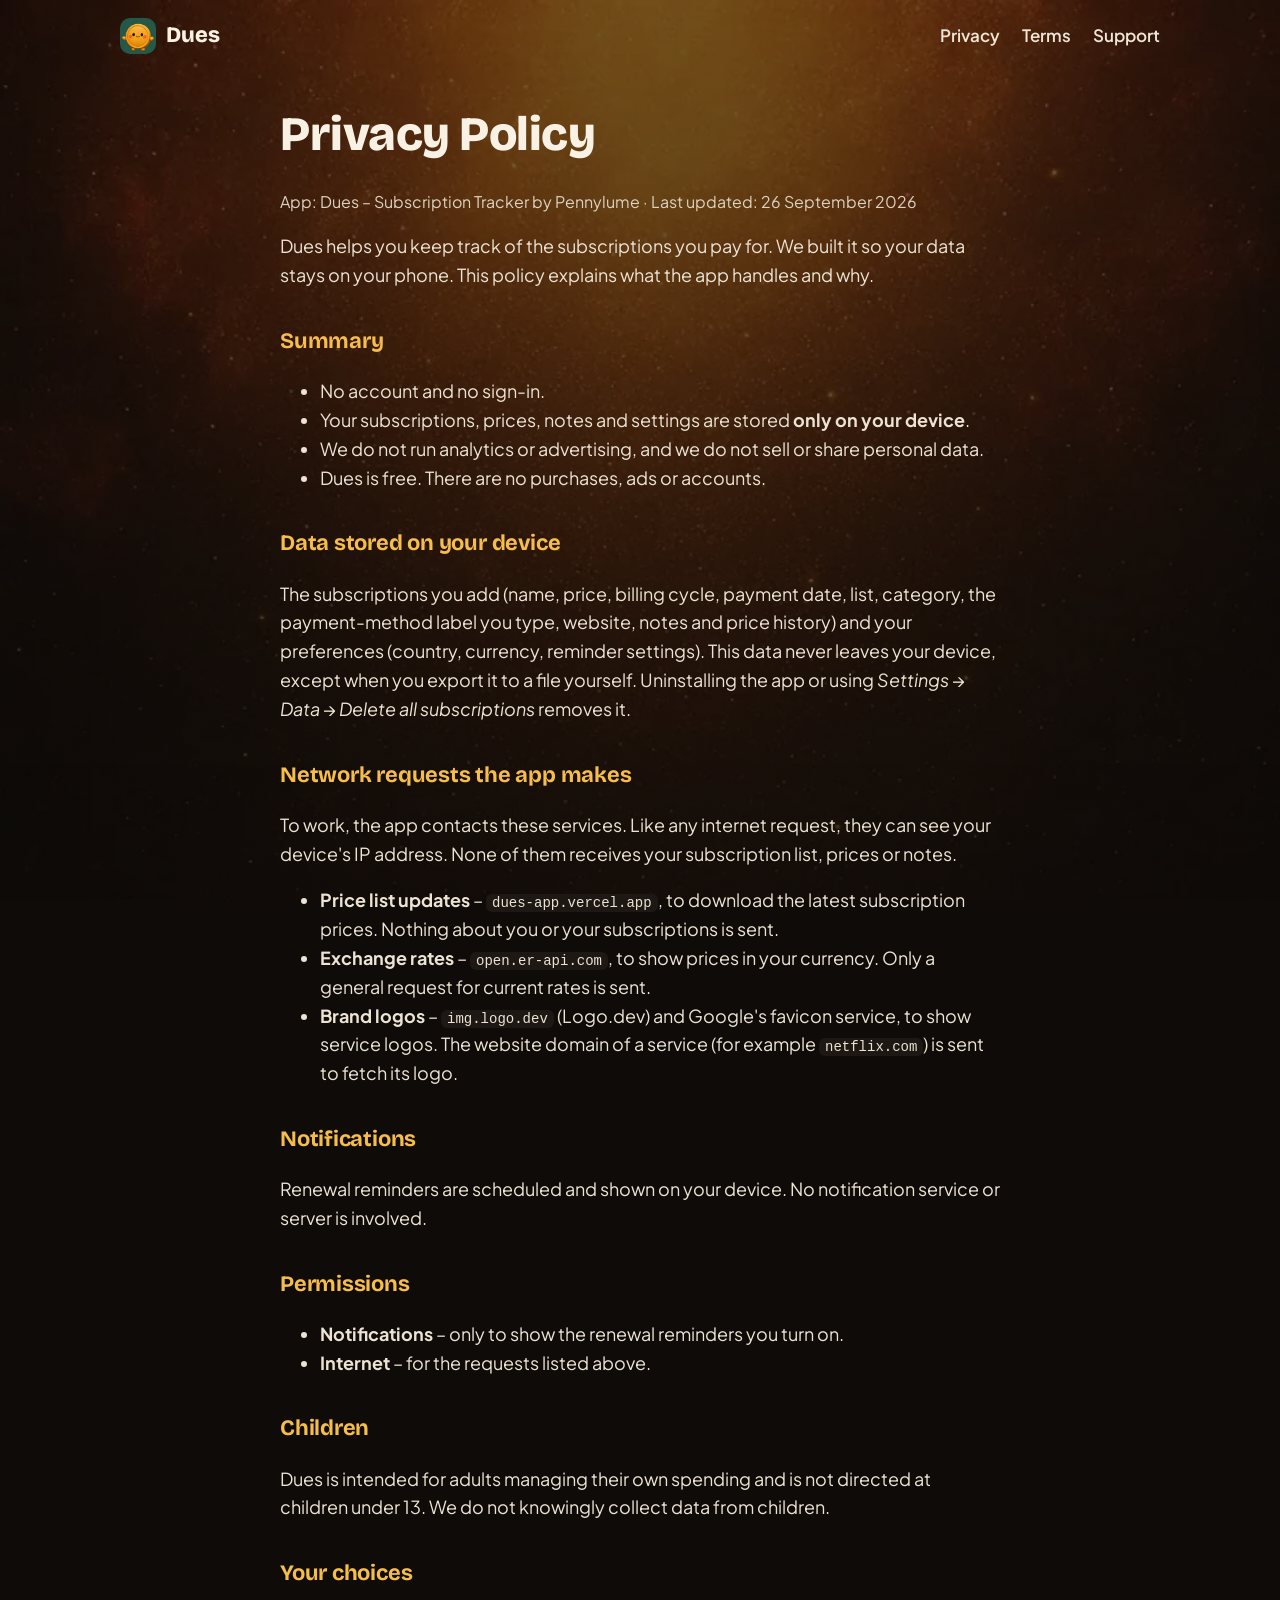
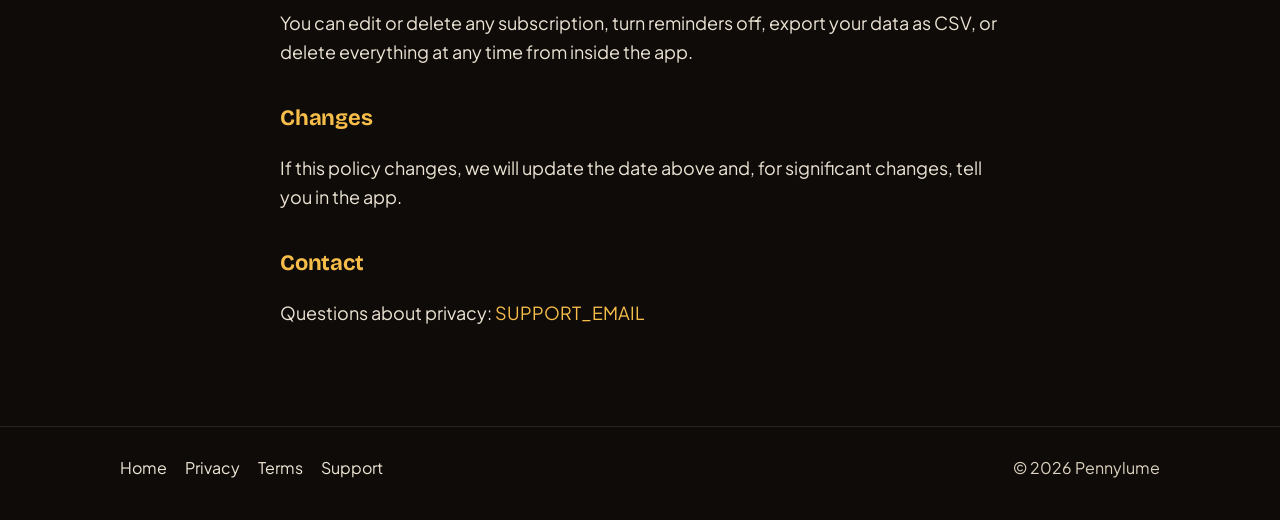
==== site/privacy.html @ 85b2953d "Dues 1.0: free, private subscription tracker Kotlin + Jetpack Compose Android app by Pennylume. Trac" ====
<!doctype html>
<html lang="en">
<head>
<meta charset="utf-8">
<meta name="viewport" content="width=device-width, initial-scale=1">
<title>Privacy Policy – Dues</title>
<meta name="theme-color" content="#0e0b08">
<link rel="icon" href="assets/favicon.png">
<link rel="preconnect" href="https://fonts.googleapis.com">
<link rel="preconnect" href="https://fonts.gstatic.com" crossorigin>
<link href="https://fonts.googleapis.com/css2?family=Bricolage+Grotesque:opsz,wght@12..96,600;12..96,800&family=Plus+Jakarta+Sans:wght@400;600;700&display=swap" rel="stylesheet">
<link rel="stylesheet" href="style.css">
</head>
<body>
<header class="wrap"><nav><a class="brand" href="/"><img src="assets/icon.png" alt="">Dues</a>
<div class="links"><a href="privacy">Privacy</a><a href="terms">Terms</a><a href="support">Support</a></div></nav></header>
<main class="doc">
<h1>Privacy Policy</h1>
<p class="muted">App: Dues – Subscription Tracker by Pennylume · Last updated: 26 September 2026</p>

<p>Dues helps you keep track of the subscriptions you pay for. We built it so your data stays on your phone. This policy explains what the app handles and why.</p>

<h2>Summary</h2>
<ul>
  <li>No account and no sign-in.</li>
  <li>Your subscriptions, prices, notes and settings are stored <strong>only on your device</strong>.</li>
  <li>We do not run analytics or advertising, and we do not sell or share personal data.</li>
  <li>Dues is free. There are no purchases, ads or accounts.</li>
</ul>

<h2>Data stored on your device</h2>
<p>The subscriptions you add (name, price, billing cycle, payment date, list, category, the payment-method label you type, website, notes and price history) and your preferences (country, currency, reminder settings). This data never leaves your device, except when you export it to a file yourself. Uninstalling the app or using <em>Settings → Data → Delete all subscriptions</em> removes it.</p>

<h2>Network requests the app makes</h2>
<p>To work, the app contacts these services. Like any internet request, they can see your device's IP address. None of them receives your subscription list, prices or notes.</p>
<ul>
  <li><strong>Price list updates</strong> – <code>dues-app.vercel.app</code>, to download the latest subscription prices. Nothing about you or your subscriptions is sent.</li>
  <li><strong>Exchange rates</strong> – <code>open.er-api.com</code>, to show prices in your currency. Only a general request for current rates is sent.</li>
  <li><strong>Brand logos</strong> – <code>img.logo.dev</code> (Logo.dev) and Google's favicon service, to show service logos. The website domain of a service (for example <code>netflix.com</code>) is sent to fetch its logo.</li>
</ul>

<h2>Notifications</h2>
<p>Renewal reminders are scheduled and shown on your device. No notification service or server is involved.</p>

<h2>Permissions</h2>
<ul>
  <li><strong>Notifications</strong> – only to show the renewal reminders you turn on.</li>
  <li><strong>Internet</strong> – for the requests listed above.</li>
</ul>

<h2>Children</h2>
<p>Dues is intended for adults managing their own spending and is not directed at children under 13. We do not knowingly collect data from children.</p>

<h2>Your choices</h2>
<p>You can edit or delete any subscription, turn reminders off, export your data as CSV, or delete everything at any time from inside the app.</p>

<h2>Changes</h2>
<p>If this policy changes, we will update the date above and, for significant changes, tell you in the app.</p>

<h2>Contact</h2>
<p>Questions about privacy: <a href="mailto:SUPPORT_EMAIL">SUPPORT_EMAIL</a></p>
</main>
<footer><div class="wrap"><div><a href="/">Home</a><a href="privacy">Privacy</a><a href="terms">Terms</a><a href="support">Support</a></div><div>© 2026 Pennylume</div></div></footer>
</body>
</html>
---- site/style.css ----
:root {
  --bg: #0e0b08;
  --glass: rgba(22, 16, 11, .78);
  --line: rgba(255, 255, 255, .10);
  --hi: #f8f1e4;
  --lo: #c2b5a2;
  --gold: #f6bd4a;
  --amber: #f08a3c;
  --ink: #1c1206;
  --radius: 24px;
  color-scheme: dark;
}
* { box-sizing: border-box; }
html { scroll-behavior: smooth; }
body {
  margin: 0; background: var(--bg); color: var(--hi);
  font: 17px/1.6 "Plus Jakarta Sans", system-ui, -apple-system, "Segoe UI", Roboto, sans-serif;
  -webkit-font-smoothing: antialiased;
}
body::before {
  content: ""; position: fixed; inset: 0; z-index: -1;
  background: url("assets/backdrop.webp") top center / cover no-repeat; opacity: .9;
}
a { color: var(--gold); text-decoration: none; }
a:hover { text-decoration: underline; }
h1, h2, h3 { font-family: "Bricolage Grotesque", system-ui, sans-serif; letter-spacing: -.01em; margin: 0; }
.wrap { max-width: 1080px; margin: 0 auto; padding: 0 20px; }

/* Nav */
nav { display: flex; align-items: center; justify-content: space-between; padding: 18px 0; }
.brand { display: flex; align-items: center; gap: 10px; color: var(--hi); font-family: "Bricolage Grotesque"; font-weight: 800; font-size: 22px; }
.brand img { width: 36px; height: 36px; border-radius: 10px; }
nav .links { display: flex; gap: 22px; font-size: 15px; }
nav .links a { color: var(--lo); }

/* Buttons */
.btn {
  display: inline-flex; align-items: center; gap: 10px; padding: 16px 26px; border-radius: 999px;
  background: linear-gradient(90deg, var(--gold), var(--amber)); color: var(--ink); font-weight: 700;
  box-shadow: 0 12px 40px -10px rgba(240, 138, 60, .7);
}
.btn:hover { text-decoration: none; filter: brightness(1.05); }
.btn.ghost { background: var(--glass); color: var(--hi); border: 1px solid var(--line); box-shadow: none; }

/* Hero */
.hero { display: grid; grid-template-columns: 1.1fr .9fr; gap: 40px; align-items: center; padding: 56px 0 72px; }
.hero h1 { font-size: clamp(42px, 7vw, 76px); line-height: 1.02; font-weight: 800; }
.hero h1 span { background: linear-gradient(180deg, var(--hi), var(--gold)); -webkit-background-clip: text; background-clip: text; color: transparent; }
.hero p { color: var(--lo); font-size: 19px; max-width: 520px; margin: 20px 0 30px; }
.hero .cta { display: flex; gap: 12px; flex-wrap: wrap; align-items: center; }
.hero .note { color: var(--lo); font-size: 14px; margin-top: 14px; }
.penny { width: 100%; max-width: 420px; justify-self: center; filter: drop-shadow(0 30px 60px rgba(246, 189, 74, .35)); animation: bob 3.6s ease-in-out infinite; }
@keyframes bob { 50% { transform: translateY(-12px); } }
@media (prefers-reduced-motion: reduce) { .penny { animation: none; } }

/* Sections */
section { padding: 56px 0; }
.eyebrow { color: var(--gold); font-weight: 700; font-size: 14px; letter-spacing: .08em; text-transform: uppercase; }
section h2 { font-size: clamp(30px, 4.5vw, 44px); margin: 8px 0 28px; line-height: 1.1; }
.grid { display: grid; grid-template-columns: repeat(3, 1fr); gap: 16px; }
.card { background: var(--glass); border: 1px solid var(--line); border-radius: var(--radius); padding: 24px; }
.card .ic { width: 44px; height: 44px; border-radius: 14px; display: grid; place-items: center; background: rgba(246, 189, 74, .14); font-size: 22px; margin-bottom: 14px; }
.card h3 { font-size: 20px; margin-bottom: 6px; }
.card p { color: var(--lo); margin: 0; font-size: 15.5px; }

.pricing { display: grid; grid-template-columns: 1fr 1fr; gap: 16px; max-width: 760px; }
.plan h3 { font-size: 22px; }
.plan .price { font-family: "Bricolage Grotesque"; font-weight: 800; font-size: 40px; margin: 8px 0 4px; }
.plan .price s { color: var(--lo); font-size: 20px; font-weight: 600; margin-left: 8px; }
.plan ul { padding-left: 18px; color: var(--lo); margin: 14px 0 0; }
.plan.plus { border-color: rgba(246, 189, 74, .6); background: linear-gradient(160deg, rgba(246, 189, 74, .14), rgba(240, 138, 60, .03)); }
.badge { display: inline-block; background: linear-gradient(90deg, var(--gold), var(--amber)); color: var(--ink); font-size: 12px; font-weight: 800; padding: 3px 10px; border-radius: 999px; margin-left: 8px; vertical-align: middle; }

.cta-band { text-align: center; padding: 64px 20px; }
.cta-band img { width: 140px; }

footer { border-top: 1px solid var(--line); padding: 28px 0 40px; color: var(--lo); font-size: 14px; }
footer .wrap { display: flex; justify-content: space-between; gap: 16px; flex-wrap: wrap; }
footer a { color: var(--lo); margin-right: 18px; }

/* Documents (privacy, terms, support) */
.doc { max-width: 760px; margin: 0 auto; padding: 24px 20px 80px; }
.doc h1 { font-size: clamp(34px, 6vw, 48px); font-weight: 800; }
.doc h2 { font-size: 22px; color: var(--gold); margin: 34px 0 8px; }
.doc p, .doc li { color: #d9cfbf; }
.doc .muted { color: var(--lo); font-size: 14px; }
.doc code { background: #1d1813; padding: 1px 6px; border-radius: 6px; font-size: 14px; }
.doc details { background: var(--glass); border: 1px solid var(--line); border-radius: 18px; padding: 16px 20px; margin: 10px 0; }
.doc summary { cursor: pointer; font-weight: 600; color: var(--hi); }

@media (max-width: 800px) {
  .hero { grid-template-columns: 1fr; text-align: center; padding-top: 24px; }
  .hero p { margin-left: auto; margin-right: auto; }
  .hero .cta { justify-content: center; }
  .penny { max-width: 260px; order: -1; }
  .grid, .pricing { grid-template-columns: 1fr; }
  nav .links { gap: 14px; }
}

/* Small phones */
html, body { overflow-x: hidden; }
@media (max-width: 480px) {
  nav .links a:not(:last-child) { display: none; }
  .hero h1 { font-size: 40px; }
  .btn { padding: 14px 20px; }
}

/* Readable cards over the glow */
.card, .doc details, .btn.ghost { backdrop-filter: blur(14px); -webkit-backdrop-filter: blur(14px); }
.card p, .plan ul { color: #cfc3b1; }
.plan.plus { background: linear-gradient(160deg, rgba(58, 40, 14, .88), rgba(22, 16, 11, .88)); }

/* Legibility pass: larger, brighter secondary text; calmer glow */
:root { --lo: #ddd2c0; }
body { font-size: 18px; }
body::before { opacity: .7; }
body::after { content: ""; position: fixed; inset: 0; z-index: -1; background: linear-gradient(180deg, rgba(14,11,8,.25), rgba(14,11,8,.55)); pointer-events: none; }
nav .links { font-size: 17px; }
nav .links a { color: #efe6d6; font-weight: 600; }
.hero p { font-size: 20px; color: #e8dfcf; }
.hero .note { font-size: 16px; color: #ddd2c0; }
.eyebrow { font-size: 15px; }
.card h3 { font-size: 21px; }
.card p, .plan ul { font-size: 17px; color: #e3d9c8; line-height: 1.6; }
.note { font-size: 16px !important; color: #ddd2c0 !important; }
.cta-band p { font-size: 18px; color: #e3d9c8 !important; }
footer { font-size: 16px; color: #ddd2c0; }
footer a { color: #efe6d6; }
.doc p, .doc li { font-size: 18px; color: #ece3d4; }
.doc .muted { font-size: 16px; color: #ddd2c0; }
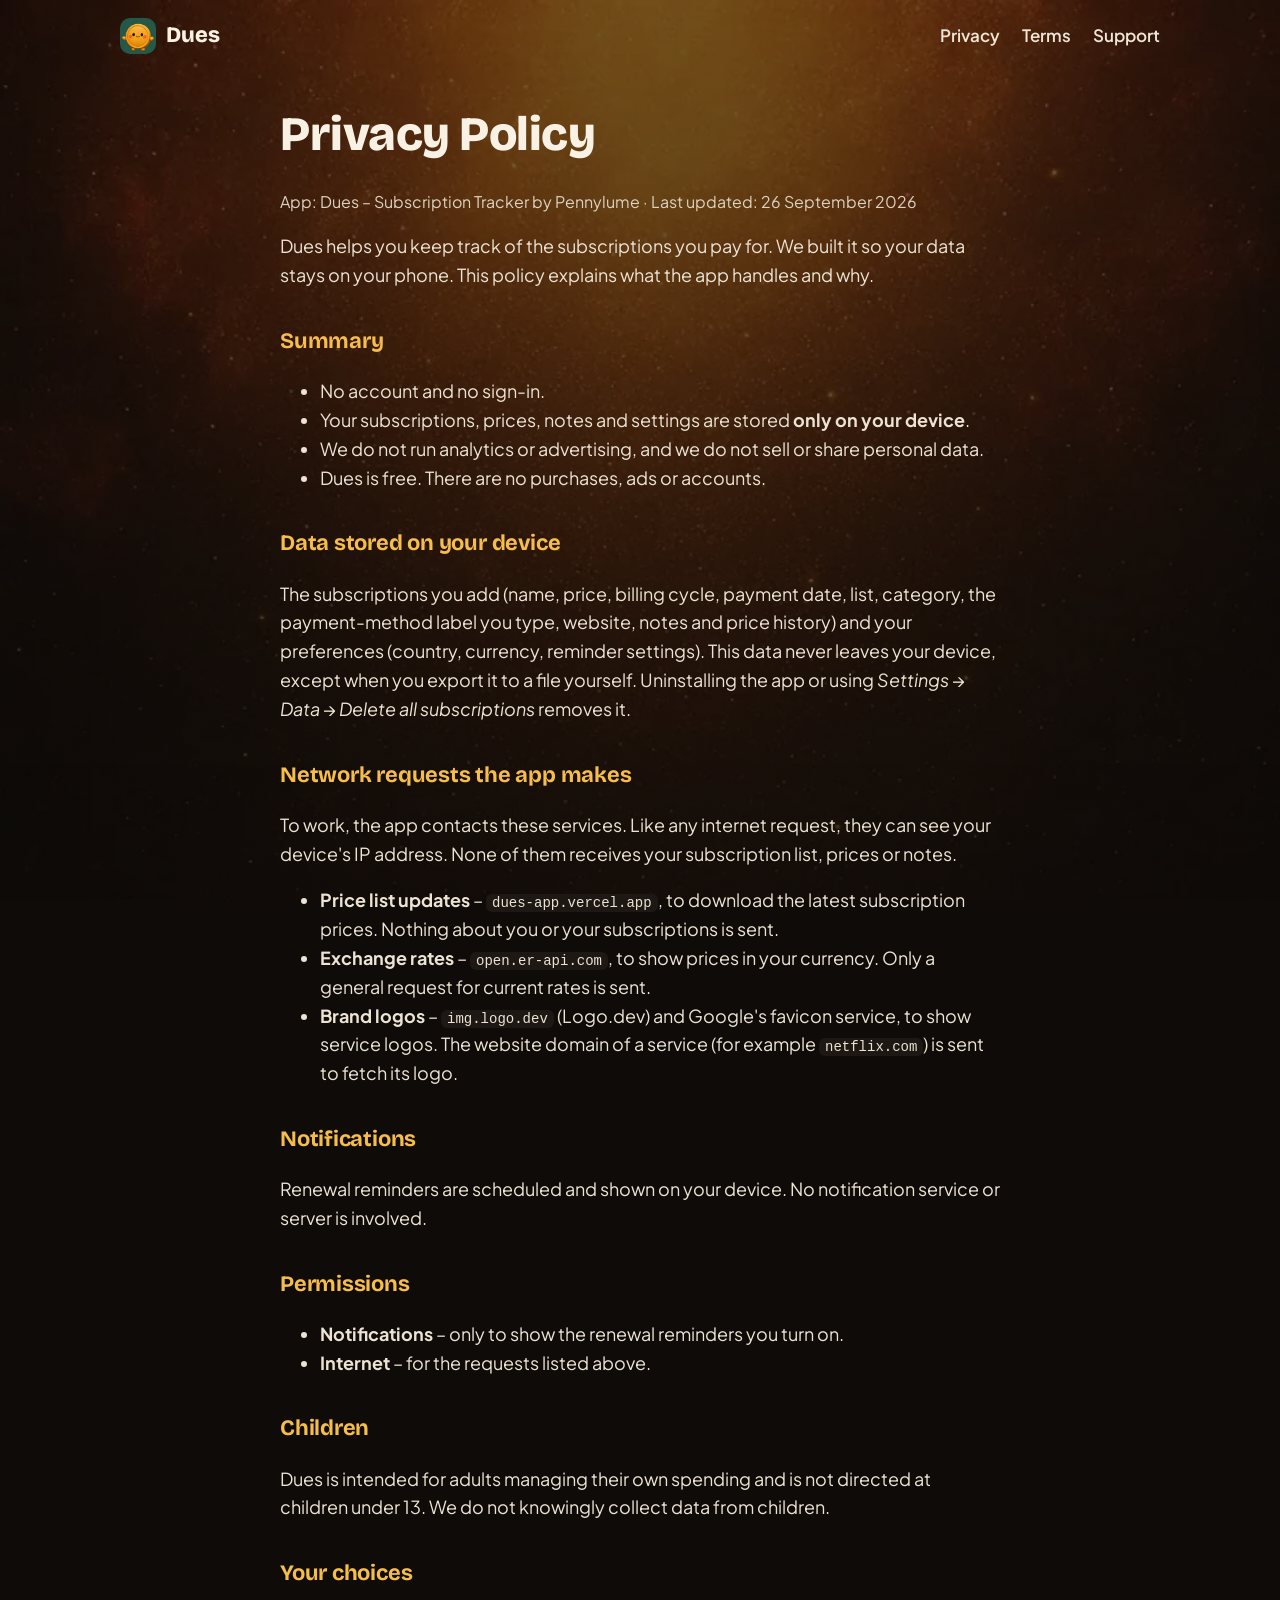
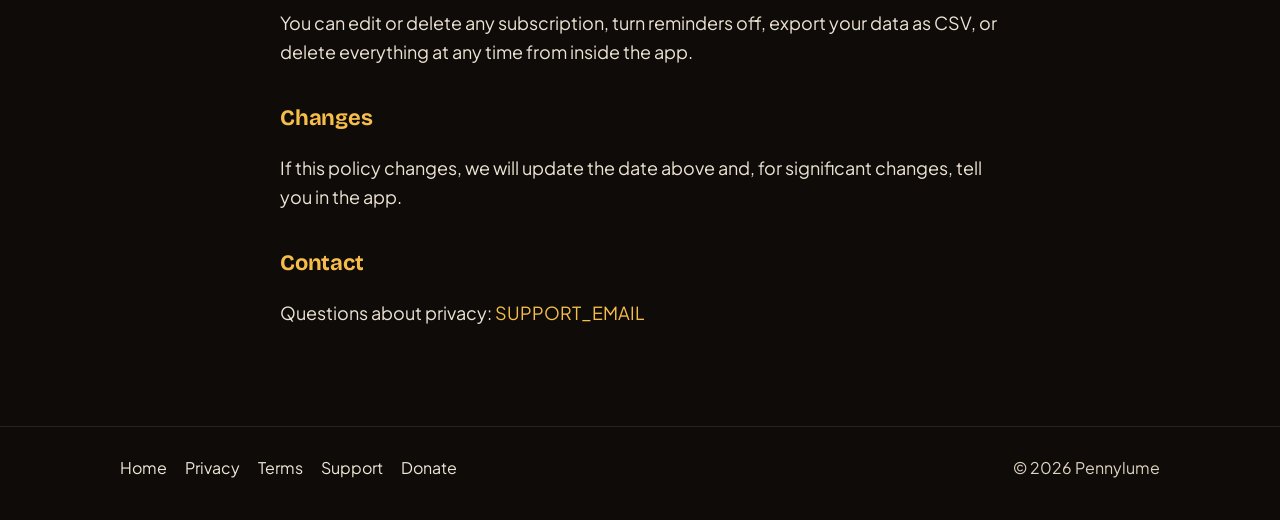
==== commit fa4bff51: "Dues 1.1: Support Dues, GitHub links, community files - Settings: Support Dues (donate page), Star o" ====
--- a/site/privacy.html
+++ b/site/privacy.html
@@ -60,6 +60,6 @@
 <h2>Contact</h2>
 <p>Questions about privacy: <a href="mailto:SUPPORT_EMAIL">SUPPORT_EMAIL</a></p>
 </main>
-<footer><div class="wrap"><div><a href="/">Home</a><a href="privacy">Privacy</a><a href="terms">Terms</a><a href="support">Support</a></div><div>© 2026 Pennylume</div></div></footer>
+<footer><div class="wrap"><div><a href="/">Home</a><a href="privacy">Privacy</a><a href="terms">Terms</a><a href="support">Support</a><a href="donate">Donate</a></div><div>© 2026 Pennylume</div></div></footer>
 </body>
 </html>
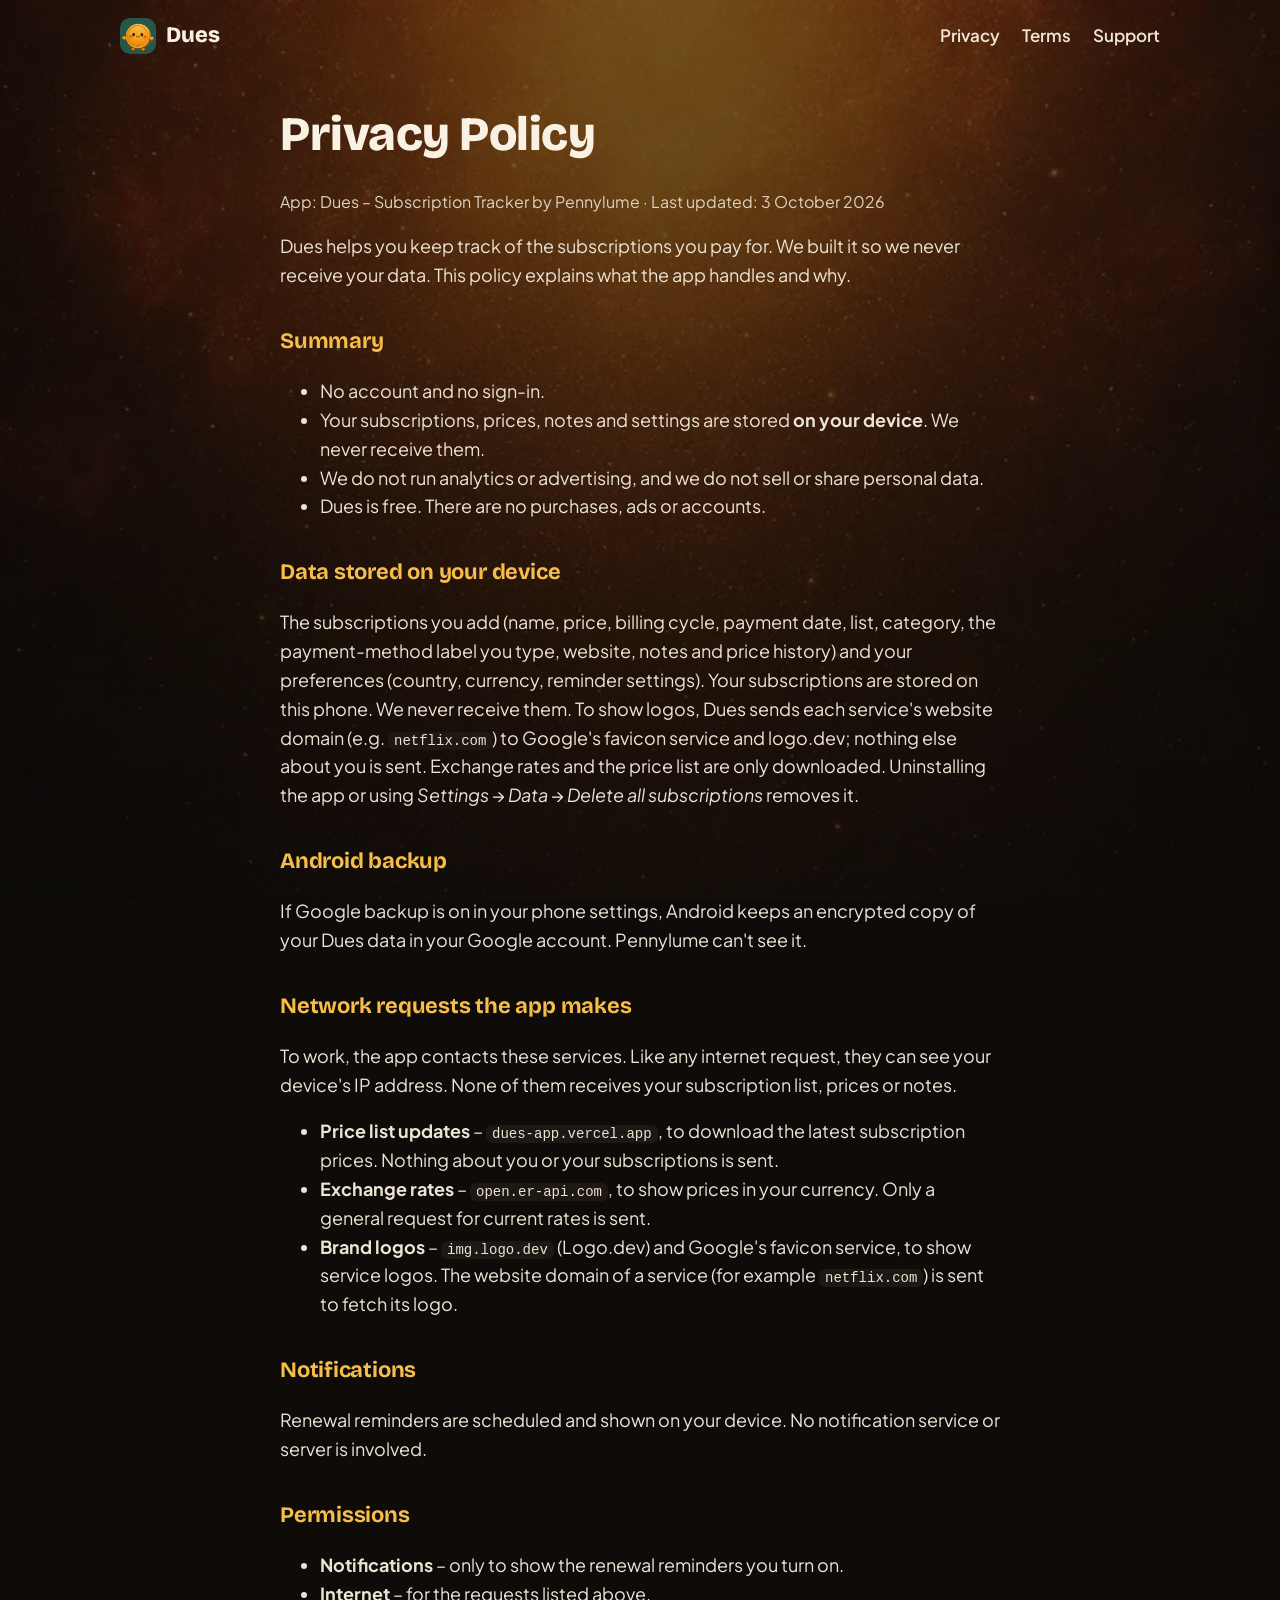
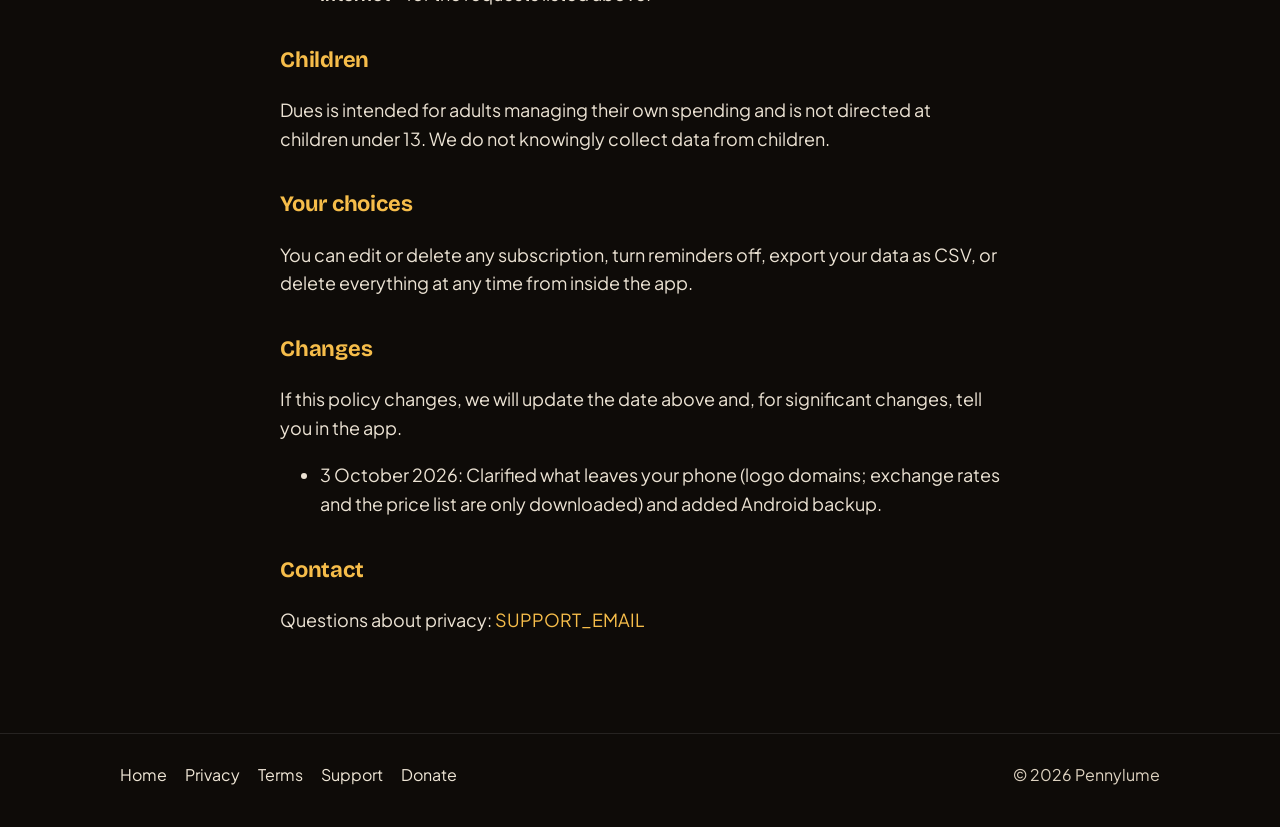
==== commit 6a189d82: "Privacy: say what leaves the phone (logo domains), add Android backup; updated 3 October 2026" ====
--- a/site/privacy.html
+++ b/site/privacy.html
@@ -16,20 +16,23 @@
 <div class="links"><a href="privacy">Privacy</a><a href="terms">Terms</a><a href="support">Support</a></div></nav></header>
 <main class="doc">
 <h1>Privacy Policy</h1>
-<p class="muted">App: Dues – Subscription Tracker by Pennylume · Last updated: 26 September 2026</p>
+<p class="muted">App: Dues – Subscription Tracker by Pennylume · Last updated: 3 October 2026</p>
 
-<p>Dues helps you keep track of the subscriptions you pay for. We built it so your data stays on your phone. This policy explains what the app handles and why.</p>
+<p>Dues helps you keep track of the subscriptions you pay for. We built it so we never receive your data. This policy explains what the app handles and why.</p>
 
 <h2>Summary</h2>
 <ul>
   <li>No account and no sign-in.</li>
-  <li>Your subscriptions, prices, notes and settings are stored <strong>only on your device</strong>.</li>
+  <li>Your subscriptions, prices, notes and settings are stored <strong>on your device</strong>. We never receive them.</li>
   <li>We do not run analytics or advertising, and we do not sell or share personal data.</li>
   <li>Dues is free. There are no purchases, ads or accounts.</li>
 </ul>
 
 <h2>Data stored on your device</h2>
-<p>The subscriptions you add (name, price, billing cycle, payment date, list, category, the payment-method label you type, website, notes and price history) and your preferences (country, currency, reminder settings). This data never leaves your device, except when you export it to a file yourself. Uninstalling the app or using <em>Settings → Data → Delete all subscriptions</em> removes it.</p>
+<p>The subscriptions you add (name, price, billing cycle, payment date, list, category, the payment-method label you type, website, notes and price history) and your preferences (country, currency, reminder settings). Your subscriptions are stored on this phone. We never receive them. To show logos, Dues sends each service's website domain (e.g. <code>netflix.com</code>) to Google's favicon service and logo.dev; nothing else about you is sent. Exchange rates and the price list are only downloaded. Uninstalling the app or using <em>Settings → Data → Delete all subscriptions</em> removes it.</p>
+
+<h2>Android backup</h2>
+<p>If Google backup is on in your phone settings, Android keeps an encrypted copy of your Dues data in your Google account. Pennylume can't see it.</p>
 
 <h2>Network requests the app makes</h2>
 <p>To work, the app contacts these services. Like any internet request, they can see your device's IP address. None of them receives your subscription list, prices or notes.</p>
@@ -56,6 +59,9 @@
 
 <h2>Changes</h2>
 <p>If this policy changes, we will update the date above and, for significant changes, tell you in the app.</p>
+<ul>
+  <li>3 October 2026: Clarified what leaves your phone (logo domains; exchange rates and the price list are only downloaded) and added Android backup.</li>
+</ul>
 
 <h2>Contact</h2>
 <p>Questions about privacy: <a href="mailto:SUPPORT_EMAIL">SUPPORT_EMAIL</a></p>
